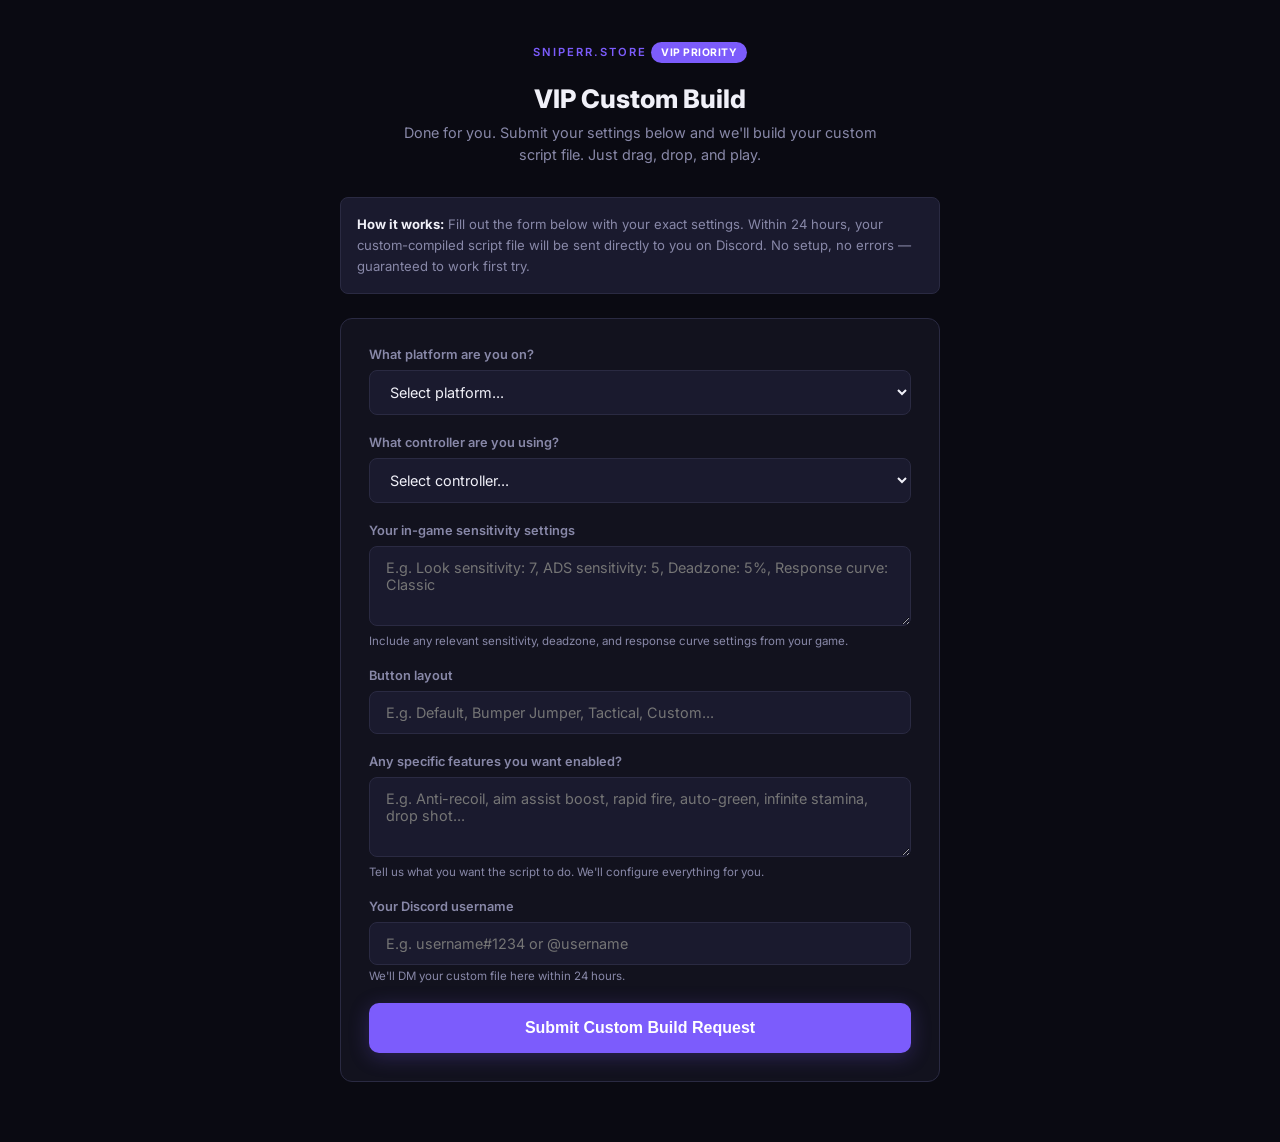
==== vip/index.html @ baf39440 "Add VIP Custom Build page - done-for-you upsell Co-authored-by: Cursor <cursoragent@cursor.com>" ====
<!DOCTYPE html>
<html lang="en">
<head>
    <meta charset="UTF-8">
    <meta name="viewport" content="width=device-width, initial-scale=1.0">
    <title>Sniperr VIP Custom Build</title>
    <link rel="preconnect" href="https://fonts.googleapis.com">
    <link rel="preconnect" href="https://fonts.gstatic.com" crossorigin>
    <link href="https://fonts.googleapis.com/css2?family=Inter:wght@300;400;500;600;700;800&display=swap" rel="stylesheet">
    <style>
    * { margin: 0; padding: 0; box-sizing: border-box; }
    :root { --bg: #0a0a12; --surface: #12121e; --surface2: #1a1a2e; --border: #2a2a42; --text: #f0f0f8; --dim: #8888a8; --accent: #7c5cfc; --accent-glow: rgba(124,92,252,0.25); --green: #22c55e; }
    body { font-family: 'Inter', sans-serif; background: var(--bg); color: var(--text); min-height: 100vh; padding: 40px 24px; }
    .container { max-width: 600px; margin: 0 auto; }
    .header { text-align: center; margin-bottom: 32px; }
    .brand { font-size: 0.7rem; letter-spacing: 2px; color: var(--accent); font-weight: 600; }
    h1 { font-size: 1.6rem; font-weight: 800; margin: 8px 0; }
    .subtitle { color: var(--dim); font-size: 0.9rem; line-height: 1.5; max-width: 480px; margin: 0 auto; }
    .badge { background: var(--accent); color: white; font-size: 0.65rem; font-weight: 700; padding: 4px 10px; border-radius: 12px; letter-spacing: 0.5px; display: inline-block; margin-bottom: 12px; }
    .form-card { background: var(--surface); border: 1px solid var(--border); border-radius: 12px; padding: 28px; margin-bottom: 20px; }
    .form-group { margin-bottom: 20px; }
    .form-group label { display: block; font-size: 0.8rem; font-weight: 600; margin-bottom: 8px; color: var(--dim); }
    .form-group select, .form-group input, .form-group textarea { width: 100%; padding: 12px 16px; background: var(--surface2); border: 1px solid var(--border); border-radius: 8px; color: var(--text); font-size: 0.9rem; font-family: inherit; }
    .form-group select:focus, .form-group input:focus, .form-group textarea:focus { outline: none; border-color: var(--accent); }
    .form-group textarea { min-height: 80px; resize: vertical; }
    .form-group .hint { font-size: 0.72rem; color: var(--dim); margin-top: 4px; }
    .btn-submit { width: 100%; padding: 16px; background: var(--accent); color: white; font-size: 1rem; font-weight: 700; border: none; border-radius: 10px; cursor: pointer; box-shadow: 0 4px 20px var(--accent-glow); transition: all 0.2s; }
    .btn-submit:hover { transform: translateY(-1px); box-shadow: 0 8px 30px var(--accent-glow); }
    .btn-submit:disabled { opacity: 0.5; cursor: not-allowed; transform: none; }
    .success { display: none; text-align: center; padding: 40px 20px; }
    .success h2 { color: var(--green); margin-bottom: 12px; }
    .success p { color: var(--dim); font-size: 0.9rem; line-height: 1.6; }
    .info-box { background: var(--surface2); border: 1px solid var(--border); border-radius: 8px; padding: 16px; margin-bottom: 24px; font-size: 0.82rem; color: var(--dim); line-height: 1.6; }
    .info-box strong { color: var(--text); }
    </style>
</head>
<body>
<div class="container">
    <div class="header">
        <span class="brand">SNIPERR.STORE</span>
        <div class="badge">VIP PRIORITY</div>
        <h1>VIP Custom Build</h1>
        <p class="subtitle">Done for you. Submit your settings below and we'll build your custom script file. Just drag, drop, and play.</p>
    </div>

    <div id="form-section">
        <div class="info-box">
            <strong>How it works:</strong> Fill out the form below with your exact settings. Within 24 hours, your custom-compiled script file will be sent directly to you on Discord. No setup, no errors — guaranteed to work first try.
        </div>

        <div class="form-card">
            <div class="form-group">
                <label>What platform are you on?</label>
                <select id="platform">
                    <option value="">Select platform...</option>
                    <option>PS5</option>
                    <option>PS4</option>
                    <option>Xbox Series X/S</option>
                    <option>Xbox One</option>
                    <option>PC</option>
                </select>
            </div>

            <div class="form-group">
                <label>What controller are you using?</label>
                <select id="controller">
                    <option value="">Select controller...</option>
                    <option>Standard DualSense (PS5)</option>
                    <option>DualSense Edge</option>
                    <option>Standard DualShock 4 (PS4)</option>
                    <option>Xbox Wireless Controller</option>
                    <option>Xbox Elite Series 2</option>
                    <option>Scuf</option>
                    <option>Other</option>
                </select>
            </div>

            <div class="form-group">
                <label>Your in-game sensitivity settings</label>
                <textarea id="sensitivity" placeholder="E.g. Look sensitivity: 7, ADS sensitivity: 5, Deadzone: 5%, Response curve: Classic"></textarea>
                <div class="hint">Include any relevant sensitivity, deadzone, and response curve settings from your game.</div>
            </div>

            <div class="form-group">
                <label>Button layout</label>
                <input type="text" id="layout" placeholder="E.g. Default, Bumper Jumper, Tactical, Custom...">
            </div>

            <div class="form-group">
                <label>Any specific features you want enabled?</label>
                <textarea id="features" placeholder="E.g. Anti-recoil, aim assist boost, rapid fire, auto-green, infinite stamina, drop shot..."></textarea>
                <div class="hint">Tell us what you want the script to do. We'll configure everything for you.</div>
            </div>

            <div class="form-group">
                <label>Your Discord username</label>
                <input type="text" id="discord" placeholder="E.g. username#1234 or @username">
                <div class="hint">We'll DM your custom file here within 24 hours.</div>
            </div>

            <button class="btn-submit" id="submit-btn" onclick="submitForm()">Submit Custom Build Request</button>
        </div>
    </div>

    <div class="success" id="success-section">
        <h2>Request Submitted!</h2>
        <p>Your custom build is being compiled. You'll receive your personalized script file via Discord DM within 24 hours.<br><br>No setup required on your end — just drag, drop, and play.<br><br>If you have any questions, reach out in the support chat.</p>
    </div>
</div>

<script>
function submitForm() {
    const platform = document.getElementById('platform').value;
    const controller = document.getElementById('controller').value;
    const sensitivity = document.getElementById('sensitivity').value;
    const layout = document.getElementById('layout').value;
    const features = document.getElementById('features').value;
    const discord = document.getElementById('discord').value;

    if (!platform || !controller || !discord) {
        alert('Please fill in at least your platform, controller, and Discord username.');
        return;
    }

    document.getElementById('form-section').style.display = 'none';
    document.getElementById('success-section').style.display = 'block';
}
</script>
</body>
</html>
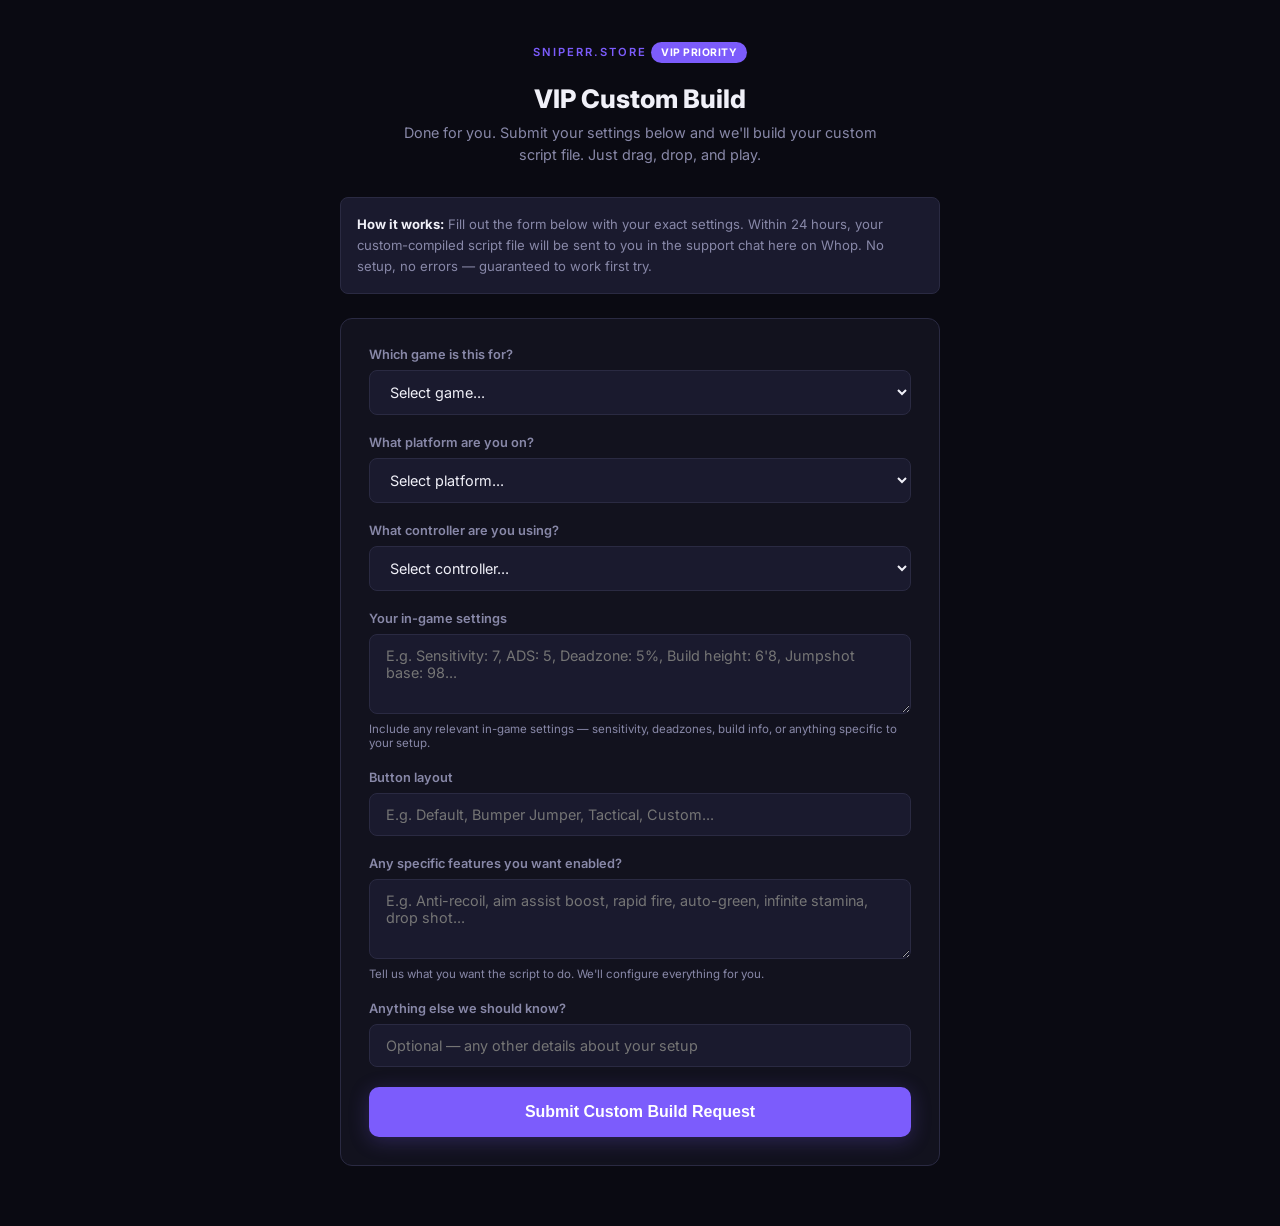
==== commit 7b495f98: "VIP: add game selector, remove Discord, deliver via Whop support chat Co-authored-by: Cursor <cursor" ====
--- a/vip/index.html
+++ b/vip/index.html
@@ -45,10 +45,21 @@
 
     <div id="form-section">
         <div class="info-box">
-            <strong>How it works:</strong> Fill out the form below with your exact settings. Within 24 hours, your custom-compiled script file will be sent directly to you on Discord. No setup, no errors — guaranteed to work first try.
+            <strong>How it works:</strong> Fill out the form below with your exact settings. Within 24 hours, your custom-compiled script file will be sent to you in the support chat here on Whop. No setup, no errors — guaranteed to work first try.
         </div>
 
         <div class="form-card">
+            <div class="form-group">
+                <label>Which game is this for?</label>
+                <select id="game">
+                    <option value="">Select game...</option>
+                    <option>Apex Legends</option>
+                    <option>NBA 2K26</option>
+                    <option>Call of Duty: Black Ops 7</option>
+                    <option>Other (specify below)</option>
+                </select>
+            </div>
+
             <div class="form-group">
                 <label>What platform are you on?</label>
                 <select id="platform">
@@ -76,9 +87,9 @@
             </div>
 
             <div class="form-group">
-                <label>Your in-game sensitivity settings</label>
-                <textarea id="sensitivity" placeholder="E.g. Look sensitivity: 7, ADS sensitivity: 5, Deadzone: 5%, Response curve: Classic"></textarea>
-                <div class="hint">Include any relevant sensitivity, deadzone, and response curve settings from your game.</div>
+                <label>Your in-game settings</label>
+                <textarea id="sensitivity" placeholder="E.g. Sensitivity: 7, ADS: 5, Deadzone: 5%, Build height: 6'8, Jumpshot base: 98..."></textarea>
+                <div class="hint">Include any relevant in-game settings — sensitivity, deadzones, build info, or anything specific to your setup.</div>
             </div>
 
             <div class="form-group">
@@ -93,9 +104,8 @@
             </div>
 
             <div class="form-group">
-                <label>Your Discord username</label>
-                <input type="text" id="discord" placeholder="E.g. username#1234 or @username">
-                <div class="hint">We'll DM your custom file here within 24 hours.</div>
+                <label>Anything else we should know?</label>
+                <input type="text" id="notes" placeholder="Optional — any other details about your setup">
             </div>
 
             <button class="btn-submit" id="submit-btn" onclick="submitForm()">Submit Custom Build Request</button>
@@ -104,21 +114,22 @@
 
     <div class="success" id="success-section">
         <h2>Request Submitted!</h2>
-        <p>Your custom build is being compiled. You'll receive your personalized script file via Discord DM within 24 hours.<br><br>No setup required on your end — just drag, drop, and play.<br><br>If you have any questions, reach out in the support chat.</p>
+        <p>Your custom build is being compiled. You'll receive your personalized script file in the support chat here on Whop within 24 hours.<br><br>No setup required on your end — just drag, drop, and play.<br><br>If you have any questions, message us in the support chat.</p>
     </div>
 </div>
 
 <script>
 function submitForm() {
+    const game = document.getElementById('game').value;
     const platform = document.getElementById('platform').value;
     const controller = document.getElementById('controller').value;
     const sensitivity = document.getElementById('sensitivity').value;
     const layout = document.getElementById('layout').value;
     const features = document.getElementById('features').value;
-    const discord = document.getElementById('discord').value;
+    const notes = document.getElementById('notes').value;
 
-    if (!platform || !controller || !discord) {
-        alert('Please fill in at least your platform, controller, and Discord username.');
+    if (!game || !platform || !controller) {
+        alert('Please fill in at least your game, platform, and controller.');
         return;
     }
 
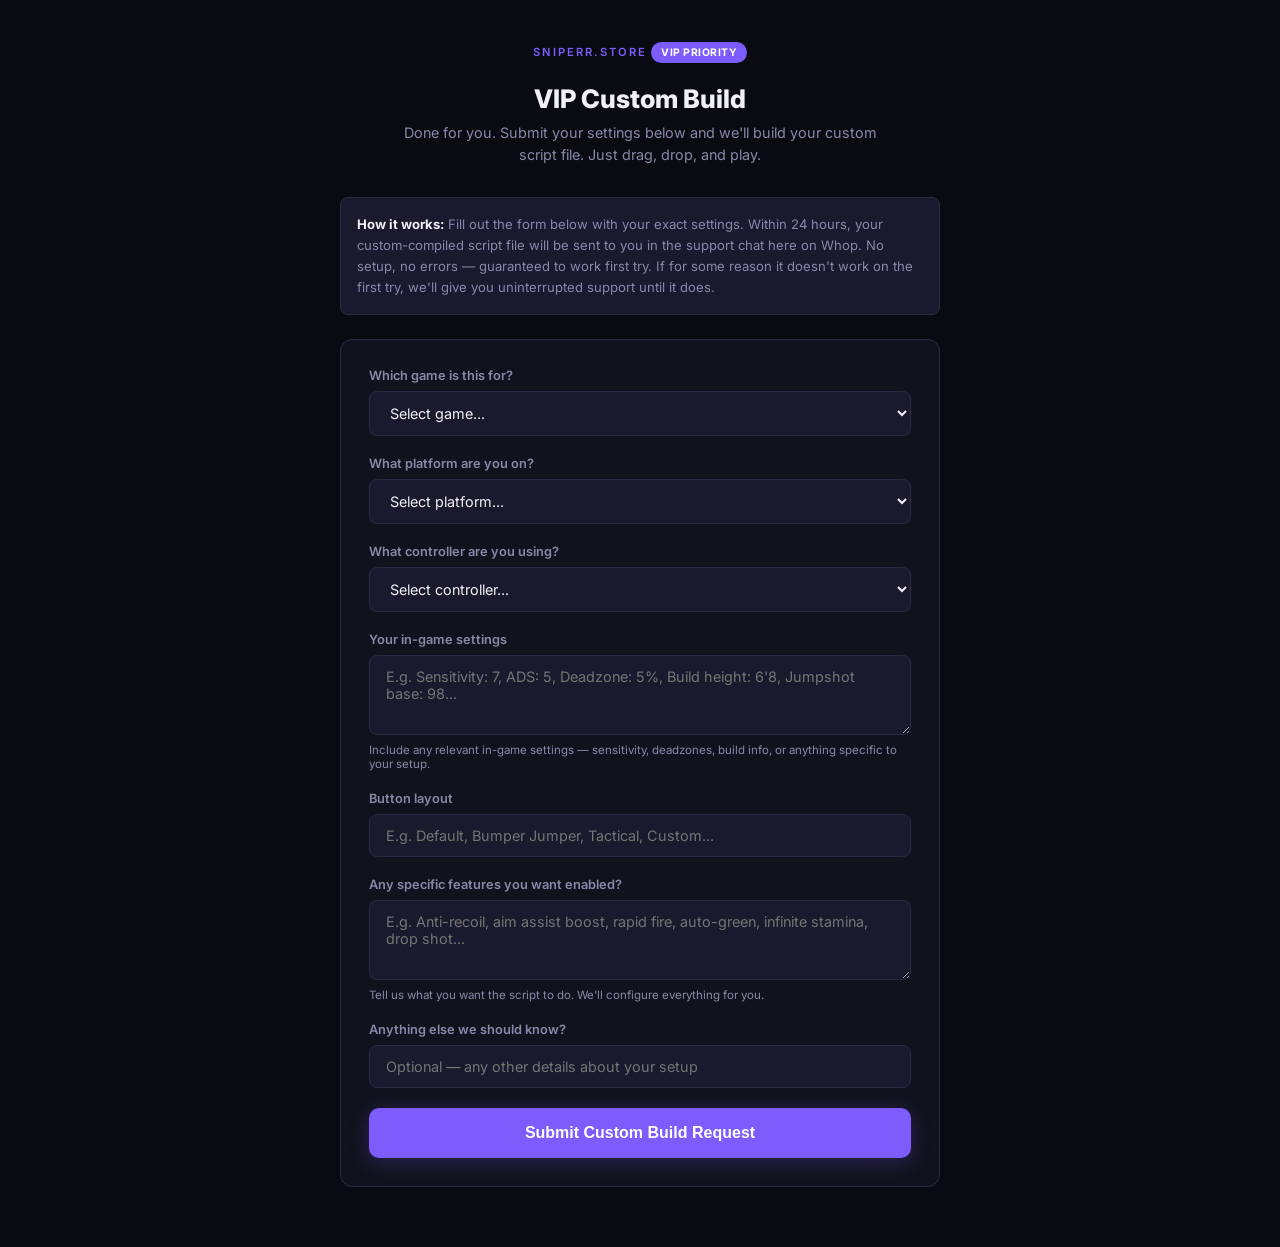
==== commit 6ed61b73: "Add legal docs (TOS, Privacy, Refund - no refunds) + VIP support guarantee Co-authored-by: Cursor <c" ====
--- a/vip/index.html
+++ b/vip/index.html
@@ -45,7 +45,7 @@
 
     <div id="form-section">
         <div class="info-box">
-            <strong>How it works:</strong> Fill out the form below with your exact settings. Within 24 hours, your custom-compiled script file will be sent to you in the support chat here on Whop. No setup, no errors — guaranteed to work first try.
+            <strong>How it works:</strong> Fill out the form below with your exact settings. Within 24 hours, your custom-compiled script file will be sent to you in the support chat here on Whop. No setup, no errors — guaranteed to work first try. If for some reason it doesn't work on the first try, we'll give you uninterrupted support until it does.
         </div>
 
         <div class="form-card">
